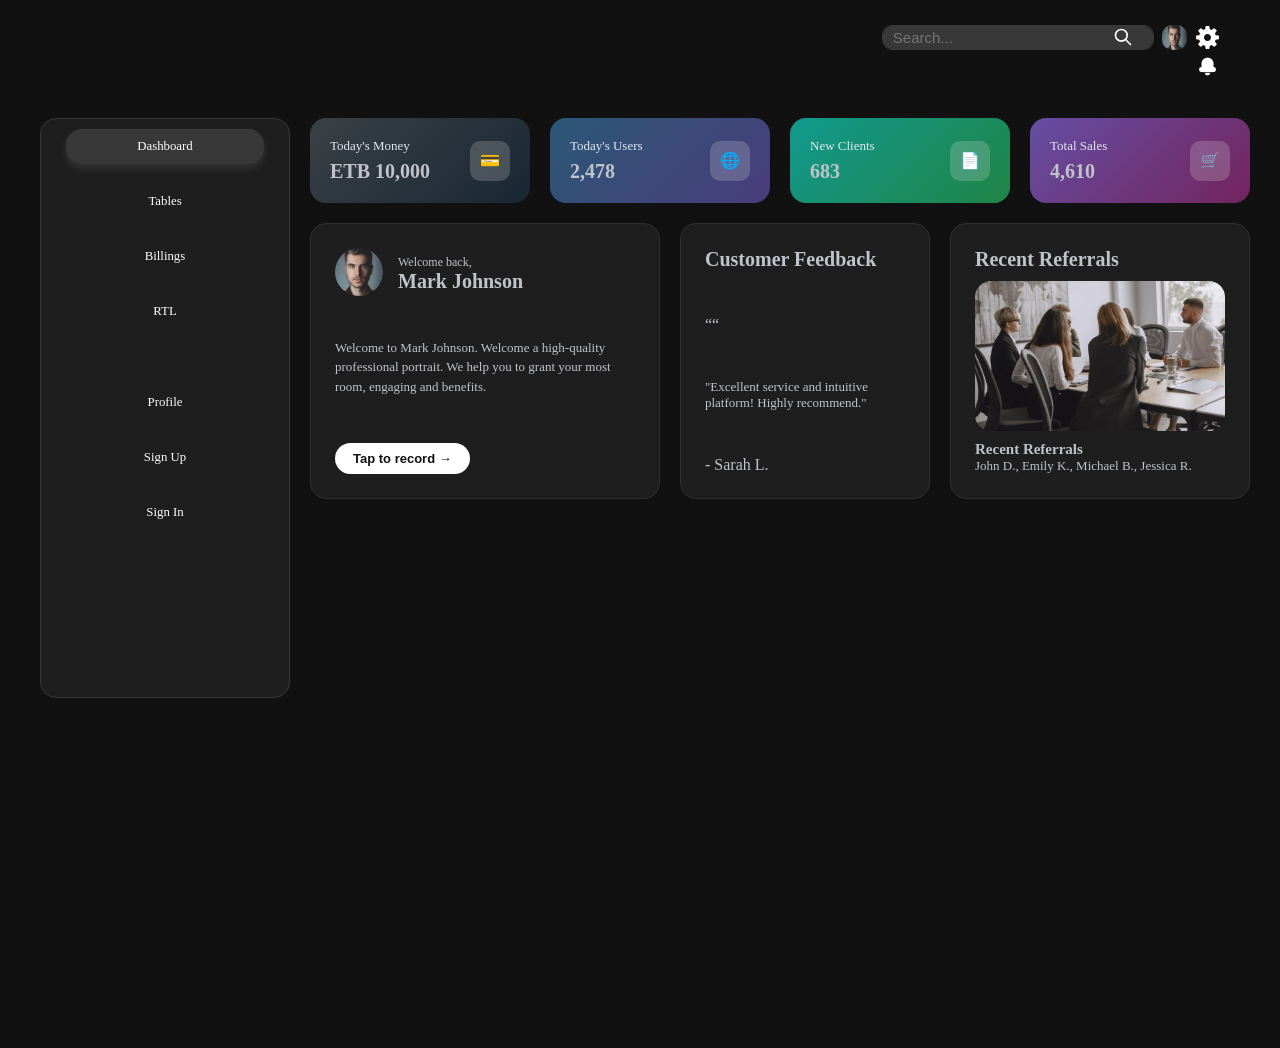
==== index.html @ 33a817de "mainpage structure and styling progressed." ====
<!DOCTYPE html>
<html lang="en">
<head>
    <meta charset="UTF-8">
    <meta name="viewport" content="width=device-width, initial-scale=1.0">
    <link rel="stylesheet" href="assets/style/style.css">
    <title>Dashboard</title>
</head>
<body>
    <header>
      <div class="heading">
            <div class="searchbar">
            <search>
              <form action="/search" method="get" class="search-form">
                    <input 
                    type="search" 
                    id="site-search" 
                    name="q" 
                    placeholder="Search..." 
                    aria-label="Search through site content"
                    required
                    >
                <button type="submit">
                    <svg class="search-icon" xmlns="http://w3.org" fill="none" viewBox="0 0 24 24" stroke="currentColor">
                <path stroke-linecap="round" stroke-linejoin="round" stroke-width="2" d="M21 21l-6-6m2-5a7 7 0 11-14 0 7 7 0 0114 0z" />
                    </svg>
                </button>
               </form>
            </search>
            </div>
            <div class="header-image">
                <img src="assets/images/mark_Johnson.jpg" alt="mark jhonson" width="25px" height="25px">
            </div>
            <div class="settings">
                <button class="setting-button">
                  <img src="assets/images/settings.svg" alt="settings" width="25px" height="25px">                  
                </button>
            <div class="notifications">
                <button class="notifications-button">
                <img src="assets/images/notification.png" alt="notification" width="25px" height="25px">
                </button>
            </div>          
            </div>
        </div>
    </header>
        <div class="main-wrapper">
            <aside class="side-bar">
    <div class="side-bar-list-wrapper">
        <ul class="sidebar-list">
            <li class="active-bar">Dashboard</li>
            <li>Tables</li>
            <li>Billings</li>
            <li>RTL</li>
            <br>
            <br>
            <li>Profile</li>
            <li> <a href="signup.html">Sign Up</a></li>
            <li> <a href="signin.html"> Sign In </a> </li>
        </ul>
    </div>
        </aside>
        <div class="right-side-wrapper">
    <section class="numbers-wrapper">
                <div class="stat-card card-1">
                    <div class="stat-info">
                        <p>Today's Money</p>
                        <h3>ETB 10,000</h3>
                    </div>
                    <div class="stat-icon">💳</div>
                </div>
                <div class="stat-card card-2">
                    <div class="stat-info">
                        <p>Today's Users</p>
                        <h3>2,478</h3>
                    </div>
                    <div class="stat-icon">🌐</div>
                </div>
                <div class="stat-card card-3">
                    <div class="stat-info">
                        <p>New Clients</p>
                        <h3>683</h3>
                    </div>
                    <div class="stat-icon">📄</div>
                </div>
                <div class="stat-card card-4">
                    <div class="stat-info">
                        <p>Total Sales</p>
                        <h3>4,610</h3>
                    </div>
                    <div class="stat-icon">🛒</div>
                </div>
            </section>

            <section class="middle-row">
    
    <div class="card welcome-card">
        <div class="welcome-header">
            <img src="assets/images/mark_Johnson.jpg" alt="Mark Johnson" class="avatar" width="40px" height="40px">
            <div>
                <span class="subtext">Welcome back,</span>
                <h2>Mark Johnson</h2>
            </div>
        </div>
        <p class="welcome-text">
            Welcome to Mark Johnson. Welcome a high-quality professional portrait. We help you to grant your most room, engaging and benefits.
        </p>
        <button class="action-btn">Tap to record &rarr;</button>
    </div>

        <div class="card feedback-card">
        <h3>Customer Feedback</h3>
        <div class="quote-icon">&ldquo;&ldquo;</div>
        <p class="quote-text">
            "Excellent service and intuitive platform! Highly recommend."
        </p>
        <span class="quote-author">- Sarah L.</span>
    </div>

    <div class="card referrals-card">
        <div class="card-header-top">
            <h3>Recent Referrals</h3>
        </div>
        <div class="referrals-image-wrapper">
            <img src="assets/images/recent_referrals.jpg" alt="Recent Referrals Team" class="referrals-img">
        </div>
        <div class="referrals-footer">
            <h4>Recent Referrals</h4>
            <p>John D., Emily K., Michael B., Jessica R.</p>
        </div>

    </div>
    </div>
</body>
</html>
---- assets/style/style.css ----
*{
    margin: 0;
    padding: 0;
    box-sizing: border-box;
}

body{
    background-color: #111111;
    min-height: 100vh;
    padding: 10px;
}

header{
    margin-left: 20%;
}

.heading{
    display: flex;
    justify-content: right;
    margin-left: 60%;
    padding: 15px;
}

.searchbar{
    display: flex;
}

.search-form {
    display: flex;
    max-width: 300px;
    width: 100%;
    height: 25px;
    border: 1px solid #393838;
    border-radius: 10px;
    overflow: hidden;
  }

   .search-form input[type="search"] {
    flex: 1;
    padding: 10px;
    border: none;
    outline: none;
    font-size: 15px;
    background-color: #393838;
    color: #fffdfd;
  }

  .search-form button {
    padding: 10px 20px;
    background-color: #393838;
    color: white;
    border: none;
    cursor: pointer;
    font-size: 16px;
    transition: background 0.2s;
  }

  .search-icon {
    right: 370px;
    margin-top: 1px;
    transform: translateY(-50%);
    width: 20px;
    height: 20px;
    color: #fffdfd;
    pointer-events: none; 
}

.header-image img{
    display: inline;
    border-radius: 10px;
    margin-left: 8px;
}
.setting-button{
    background: none;
    border: #393838;
    margin-left: 8px;
}

button:hover{
    opacity: 0.7;
}

.notifications{
    display: inline;
    height: 100%;
}

.notifications-button{
    background:none;
    border: #1e1e1e;
    margin-left: 8px;   
}

.main-wrapper{
    display: flex;
    gap: 20px;
    padding: 20px;
    min-height: 100vh;
    box-sizing: border-box;
}

.side-bar{
    width:250px;
    flex-shrink: 0;
    height:580px;
    border: 1px solid #393838;
    background-color: #1e1e1e;
    color: #fffdfd;
    border-radius: 16px;
    margin-left: 10px;
    display: flex;
    flex-direction: column;
    justify-content: space-between;
}

.sidebar-list{
    display: flex;
    flex-direction: column;
    align-items: center;
    padding:0px;
}

a{
    text-decoration: none;
    color: #fffdfd;
    cursor: pointer;
}

li{
    display:flex;
    text-align: center;
    list-style:none;
    justify-content: center;
    margin: 10px;
    padding: 10px;
    font-size: 80%;
    cursor: pointer;
    font-weight: 500;
}

li:hover{
    color:aqua
}

a:hover{
    color: aqua;
}

.active-bar{
    background-color: #393838;
    box-shadow: 0 4px 6px 1px rgba(216, 213, 213, 0.1);
    width: 80%;
    justify-content: center;
    border-radius: 16px;
}

.right-side-wrapper{
    display: flex;
    flex-direction: column;
    height: 100vh;
}

.numbers-wrapper{
    display:grid;
    flex-grow: 1;
    justify-content:space-between;
    grid-template-columns: repeat(4, 1fr);
    gap: 20px;
    height: auto;
    flex-grow: 0;
}

.stat-card {
    border-radius: 16px;
    padding: 20px;
    display: flex;
    justify-content: space-between;
    align-items: center;
    color: #ffffff;
    position: relative;
    overflow: hidden;
}
.stat-card.card-1 {
    background: linear-gradient(135deg, #3a4146 0%, #192633 100%);
}

.stat-card.card-2 {
    background: linear-gradient(135deg, #2b5876 0%, #4a3c7c 100%);
}

.stat-card.card-3 {
    background: linear-gradient(135deg, #11998e 0%, #208446 100%);
}

.stat-card.card-4 {
    background: linear-gradient(135deg, #654ea3 0%, #74245d 100%);
}

.stat-info p {
    font-size: 13px;
    color: #e2e8f0;
    margin-bottom: 6px;
}

.stat-info h3 {
    font-size: 20px;
    font-weight: 700;
}

.stat-icon {
    width: 40px;
    height: 40px;
    background: rgba(238, 234, 234, 0.2);
    border-radius: 10px;
    display: flex;
    justify-content: center;
    align-items: center;
}

.middle-row {
    display:grid;
    grid-template-columns: 1.4fr 1fr 1.2fr;
    gap: 20px;
}

.card {
    background-color: #1e1e1e;
    border: 1px solid #2b3035;
    border-radius: 16px;
    padding: 24px;
    display: flex;
    flex-direction: column;
    justify-content: space-between;
    margin-top: 20px;
}

.welcome-header {
    display: flex;
    align-items: center;
    gap: 15px;
    margin-bottom: 15px;
}

.welcome-header .avatar {
    width: 48px;
    height: 48px;
    border-radius: 50%;
    object-fit: cover;
}

.welcome-header .subtext {
    font-size: 12px;
    color: #c0c4ca;
}

.welcome-header h2 {
    font-size: 20px;
    font-weight: 700;
    color: #c0c4ca;
}

.welcome-text {
    font-size: 13px;
    color: #c0c4ca;
    line-height: 1.5;
    margin-bottom: 20px;
}

.action-btn {
    align-self: flex-start;
    background-color: #ffffff;
    color: #111111;
    border: none;
    border-radius: 20px;
    padding: 8px 18px;
    font-size: 13px;
    font-weight: 600;
    cursor: pointer;
    transition: opacity 0.2s;
}

h3{
    color: #c0c4ca;
    font-size: 20px;
    font-weight: 700;
}

.quote-icon{
    color: #c0c4ca;
}

.quote-text{
    color: #c0c4ca;
}

.quote-author{
    color: #c0c4ca;
}

p{
    color: #c0c4ca;
    font-size: 13px;
}

h4{
    color: #c0c4ca;
    font-size: 15px;
}

.referrals-image-wrapper {
    width: 100%;
    height: 150px;
    border-radius: 16px;
    overflow: hidden;
    margin-bottom: 10px;
    margin-top: 10px;
}

.referrals-img {
    width: 100%;
    height: 100%;
    object-fit: cover;
}
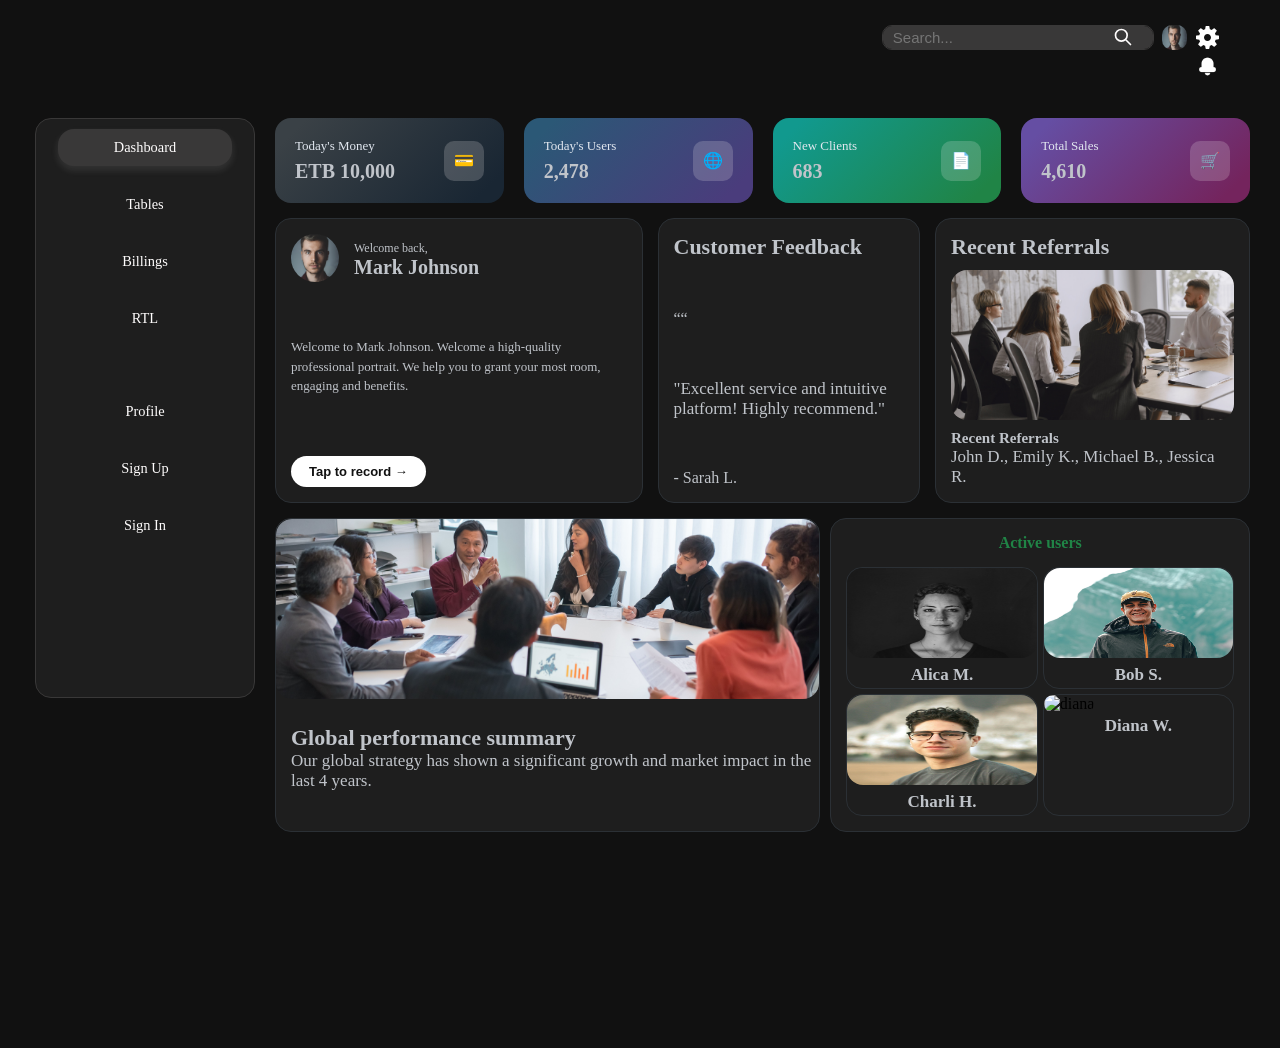
==== commit 86ca5b9d: "final changes to main page" ====
--- a/index.html
+++ b/index.html
@@ -127,8 +127,42 @@
             <h4>Recent Referrals</h4>
             <p>John D., Emily K., Michael B., Jessica R.</p>
         </div>
+    </div>
+            </section>
 
-    </div>
+    <section class="bottom-row">
+        <div class="card global-card">
+            <div class="global-p-image">
+            <img src="assets/images/global_performance_summary.jpg" alt="global performance summary" class="global-image">
+            </div>
+            <div class="global-content">
+                <h3>Global performance summary</h3>
+                <p>Our global strategy has shown a significant growth and market impact in the last 4 years.</p>
+            </div>
+        </div>
+
+        <div class="card side-images">
+                <h5>Active users</h5>
+            <div class="image-1"> 
+                <img src="assets/images/Alica_M.jpg" alt="alicia" >
+                 <p class="global-names"> <strong> Alica M. </strong></p>
+                </div>
+            <div class="image-2">
+                <img src="assets/images/Bob_S.jpg" alt="bob"> 
+                <p class="global-names"> <strong>Bob S.</strong> </p>
+                </div>
+            <div class="image-3">
+                <img src="assets/images/Charli_H.jpg" alt="charli"> 
+                <p class="global-names"> <strong>Charli H.</strong> </p>
+            </div>
+            <div class="image-4">
+                <img src="assets/images/Diana W.jpg" alt="diana" > 
+                <p class="global-names"> <strong>Diana W.</strong> </p>
+            </div>
+
+            </div>
+    </section>
+
     </div>
 </body>
 </html>
--- a/assets/style/style.css
+++ b/assets/style/style.css
@@ -6,6 +6,7 @@
 
 body{
     background-color: #111111;
+    display: grid;
     min-height: 100vh;
     padding: 10px;
 }
@@ -100,14 +101,14 @@
 }
 
 .side-bar{
-    width:250px;
+    width:220px;
     flex-shrink: 0;
     height:580px;
     border: 1px solid #393838;
     background-color: #1e1e1e;
     color: #fffdfd;
     border-radius: 16px;
-    margin-left: 10px;
+    margin-left: 5px;
     display: flex;
     flex-direction: column;
     justify-content: space-between;
@@ -133,7 +134,7 @@
     justify-content: center;
     margin: 10px;
     padding: 10px;
-    font-size: 80%;
+    font-size: 90%;
     cursor: pointer;
     font-weight: 500;
 }
@@ -181,19 +182,19 @@
     overflow: hidden;
 }
 .stat-card.card-1 {
-    background: linear-gradient(135deg, #3a4146 0%, #192633 100%);
+    background: linear-gradient(135deg, #3a4146 10%, #192633 90%);
 }
 
 .stat-card.card-2 {
-    background: linear-gradient(135deg, #2b5876 0%, #4a3c7c 100%);
+    background: linear-gradient(135deg, #2b5876 10%, #4a3c7c 90%);
 }
 
 .stat-card.card-3 {
-    background: linear-gradient(135deg, #11998e 0%, #208446 100%);
+    background: linear-gradient(135deg, #11998e 10%, #208446 90%);
 }
 
 .stat-card.card-4 {
-    background: linear-gradient(135deg, #654ea3 0%, #74245d 100%);
+    background: linear-gradient(135deg, #654ea3 10%, #74245d 90%);
 }
 
 .stat-info p {
@@ -220,18 +221,18 @@
 .middle-row {
     display:grid;
     grid-template-columns: 1.4fr 1fr 1.2fr;
-    gap: 20px;
+    gap: 15px;
 }
 
 .card {
     background-color: #1e1e1e;
     border: 1px solid #2b3035;
     border-radius: 16px;
-    padding: 24px;
+    padding: 15px;
     display: flex;
     flex-direction: column;
     justify-content: space-between;
-    margin-top: 20px;
+    margin-top: 15px;
 }
 
 .welcome-header {
@@ -281,8 +282,8 @@
 
 h3{
     color: #c0c4ca;
-    font-size: 20px;
-    font-weight: 700;
+    font-size: 22px;
+    font-weight: 600;
 }
 
 .quote-icon{
@@ -299,7 +300,7 @@
 
 p{
     color: #c0c4ca;
-    font-size: 13px;
+    font-size: 17px;
 }
 
 h4{
@@ -312,12 +313,238 @@
     height: 150px;
     border-radius: 16px;
     overflow: hidden;
+    margin-top: 10px;
     margin-bottom: 10px;
-    margin-top: 10px;
 }
 
 .referrals-img {
     width: 100%;
     height: 100%;
     object-fit: cover;
+}
+
+.bottom-row{
+    display:grid;
+    grid-template-columns:1.3fr 1fr;
+    gap: 10px;
+}
+
+.card.global-card{
+    padding: 0;
+    overflow: hidden;
+    display: flex;
+    flex-direction: column;
+}
+
+.global-p-image{
+    width: 100%;
+    height:170px ;
+}
+
+.global-image{
+    width: 100%;
+    height: auto;
+    max-height: 180px;
+    border-radius: 16px;
+    object-fit: cover;
+    display: block;
+}
+.global-content{
+    padding-bottom: 40px;
+    padding-left: 15px;
+}
+
+.side-images{
+    display: grid;
+    grid-template-columns: repeat(2,1.5fr);
+    gap: 5px;
+}
+
+.image-1,.image-2,.image-3,.image-4{
+    width: 100%;
+    border:1px solid #2b3035;
+    border-radius: 16px;
+    justify-content: center;
+}
+
+.side-images div img{
+    width: 100%;
+    height: auto;
+    max-height: 90px;
+    border-radius: 16px;
+    aspect-ratio: 1/1;
+}
+
+.global-names{
+    text-align: center;
+    align-items: center;
+    padding: 3px;
+}
+
+h5 {
+  grid-column: 1 / span 2;
+  /* Optional: center the text if desired */
+  text-align: center; 
+  color: #208446;
+  font-size: medium;
+  margin-bottom: 10px;
+}
+
+/* Media queries */
+@media (max-width: 1200px) {
+    .numbers-wrapper {
+        grid-template-columns: repeat(2, 1fr); 
+    }
+    .middle-row {
+        grid-template-columns: repeat(2, 1fr); 
+    }
+    .referrals-card {
+        grid-column: span 2; 
+    }
+    .global-content{
+        padding: 10px;
+    }
+}
+
+@media (max-width: 992px) {
+    header {
+        margin-left: 0; 
+    }
+    .heading {
+        margin-left: 0;
+        justify-content: space-between;
+        width: 100%;
+    }
+    .header-image{
+        margin-left: auto;
+    }
+    .main-wrapper {
+        flex-direction: column; 
+    }
+    .side-bar {
+        width: 100%;
+        height: auto;
+        flex-direction: row;
+        margin-left: 0;
+    }
+    .sidebar-list {
+        flex-direction: row;
+        flex-wrap: wrap;
+        width: 100%;
+        justify-content: space-evenly;
+    }
+    .sidebar-list li {
+        margin: 5px;
+    }
+    .sidebar-list br {
+        display: none; 
+    }
+    .active-bar {
+        width: auto;
+        padding: 10px 20px;
+    }
+    .bottom-row {
+        grid-template-columns: 1fr; 
+    }
+}
+
+
+@media (max-width: 768px) {
+    .numbers-wrapper {
+        grid-template-columns: 1fr; 
+    }
+    .middle-row {
+        grid-template-columns: 1fr; 
+    }
+    .referrals-card {
+        grid-column: span 1; 
+    }
+    .heading {
+        flex-direction: row;
+        align-items: center;
+        gap: 15px;
+    }
+    .searchbar {
+        width: 100%;
+        justify-content:left;
+    }
+    .search-form {
+        max-width: 100%;
+    }
+    .search-icon {
+        right: auto;
+        position: relative;
+    }
+    .side-images {
+        grid-template-columns: 1fr 1fr;
+    }
+    .header-image,.notifications,.settings{
+        display: flex;
+
+    }
+}
+
+
+@media (max-width: 480px) {
+    .side-images {
+        grid-template-columns: 1fr; 
+    }
+    .stat-card {
+        flex-direction: column;
+        text-align: center;
+        gap: 10px;
+    }
+    
+    .side-bar {
+        position: relative;
+        z-index: 1000; 
+    }
+    
+    .side-bar-list-wrapper::before {
+        content: "☰";
+        display: block;
+        background-color: #393838;
+        color: #fffdfd;
+        padding: 12px 20px;
+        text-align: center;
+        border-radius: 12px;
+        cursor: pointer;
+        font-weight: bold;
+    }
+
+    .sidebar-list {
+        display: none; 
+        flex-direction: column;
+        position: absolute;
+        top: 50px; 
+        left: 0;
+        width: 100%;
+        background-color: #1e1e1e;
+        border: 1px solid #393838;
+        border-radius: 12px;
+        padding: 10px 0;
+        box-shadow: 0 8px 16px rgba(0, 0, 0, 0.5);
+    }
+
+    .side-bar-list-wrapper:hover .sidebar-list,
+    .side-bar-list-wrapper:active .sidebar-list,
+    .side-bar-list-wrapper:focus-within .sidebar-list {
+        display: flex;
+    }
+
+    .sidebar-list li {
+        margin: 0;
+        padding: 15px;
+        border-radius: 0;
+        border-bottom: 1px solid #2b3035;
+    }
+    
+    .sidebar-list li:last-child {
+        border-bottom: none;
+    }
+
+    .active-bar {
+        width: 100%;
+        box-shadow: none;
+    }
 }
